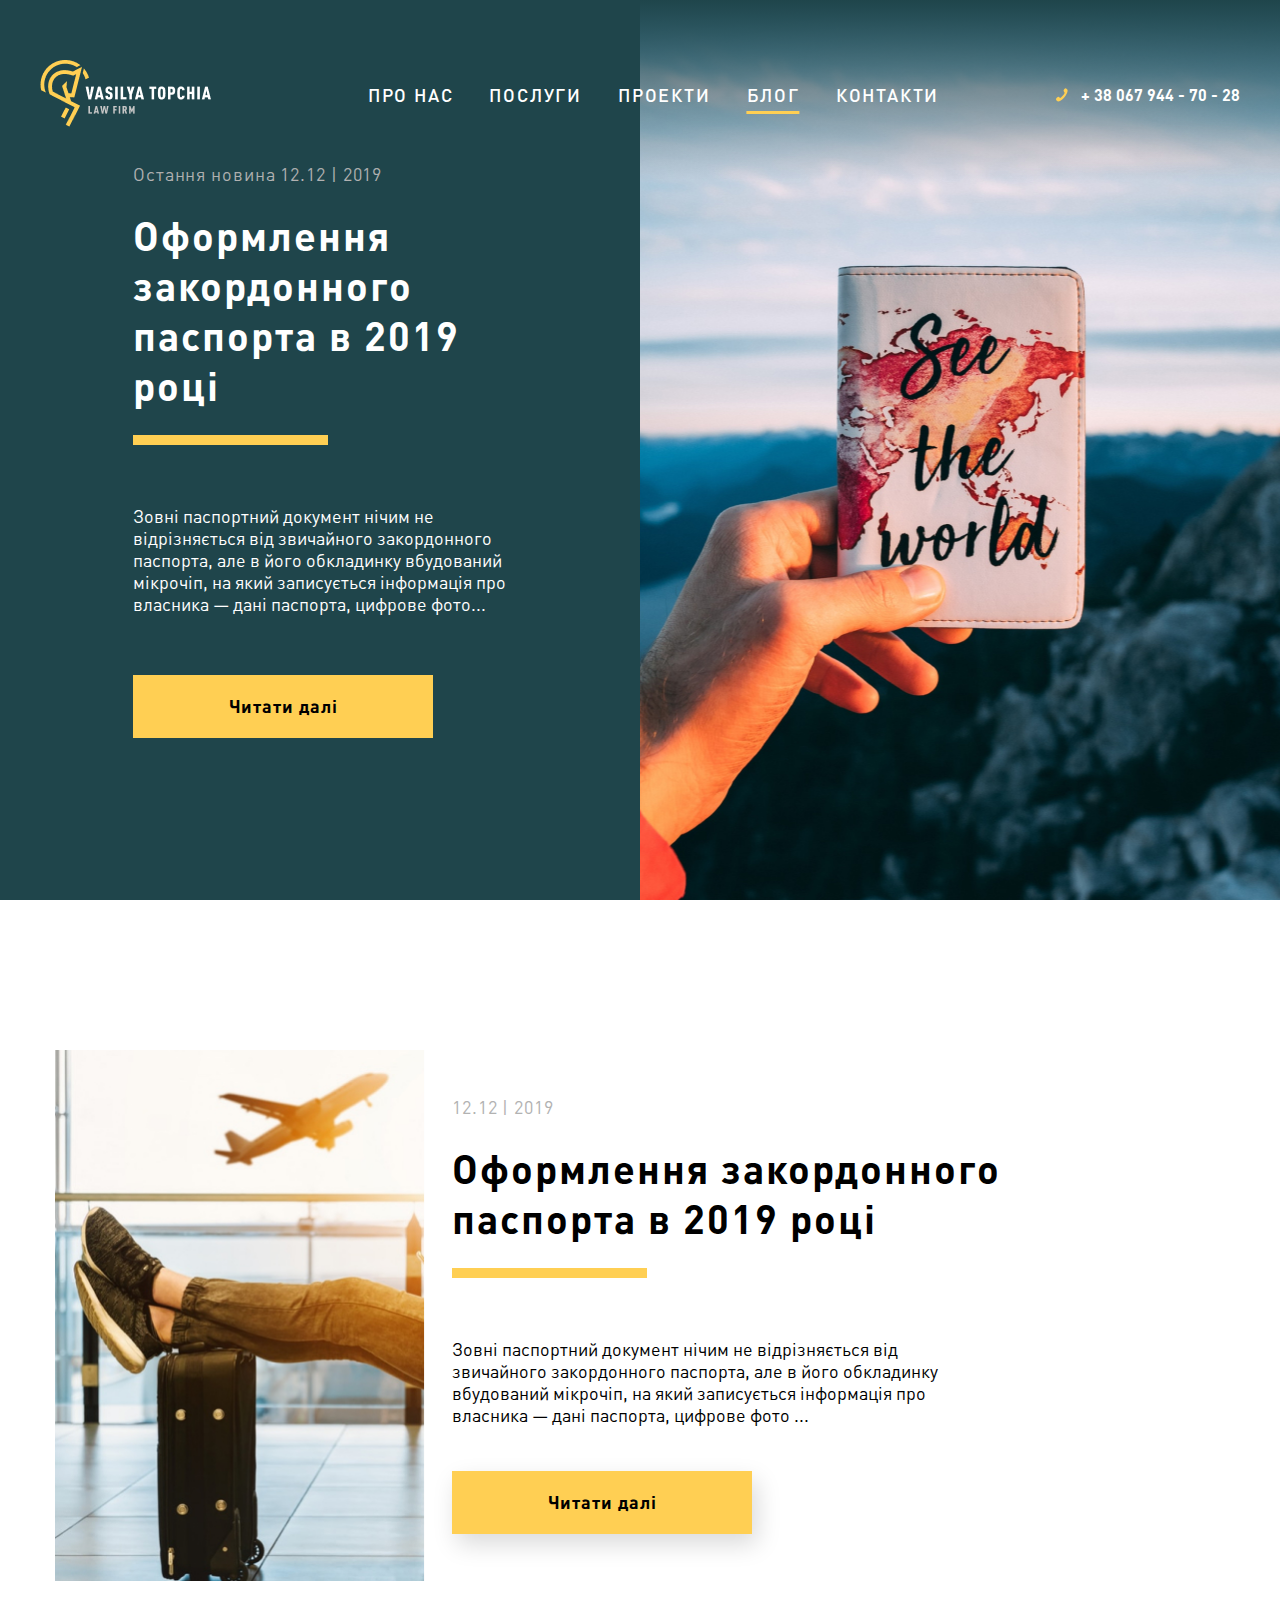
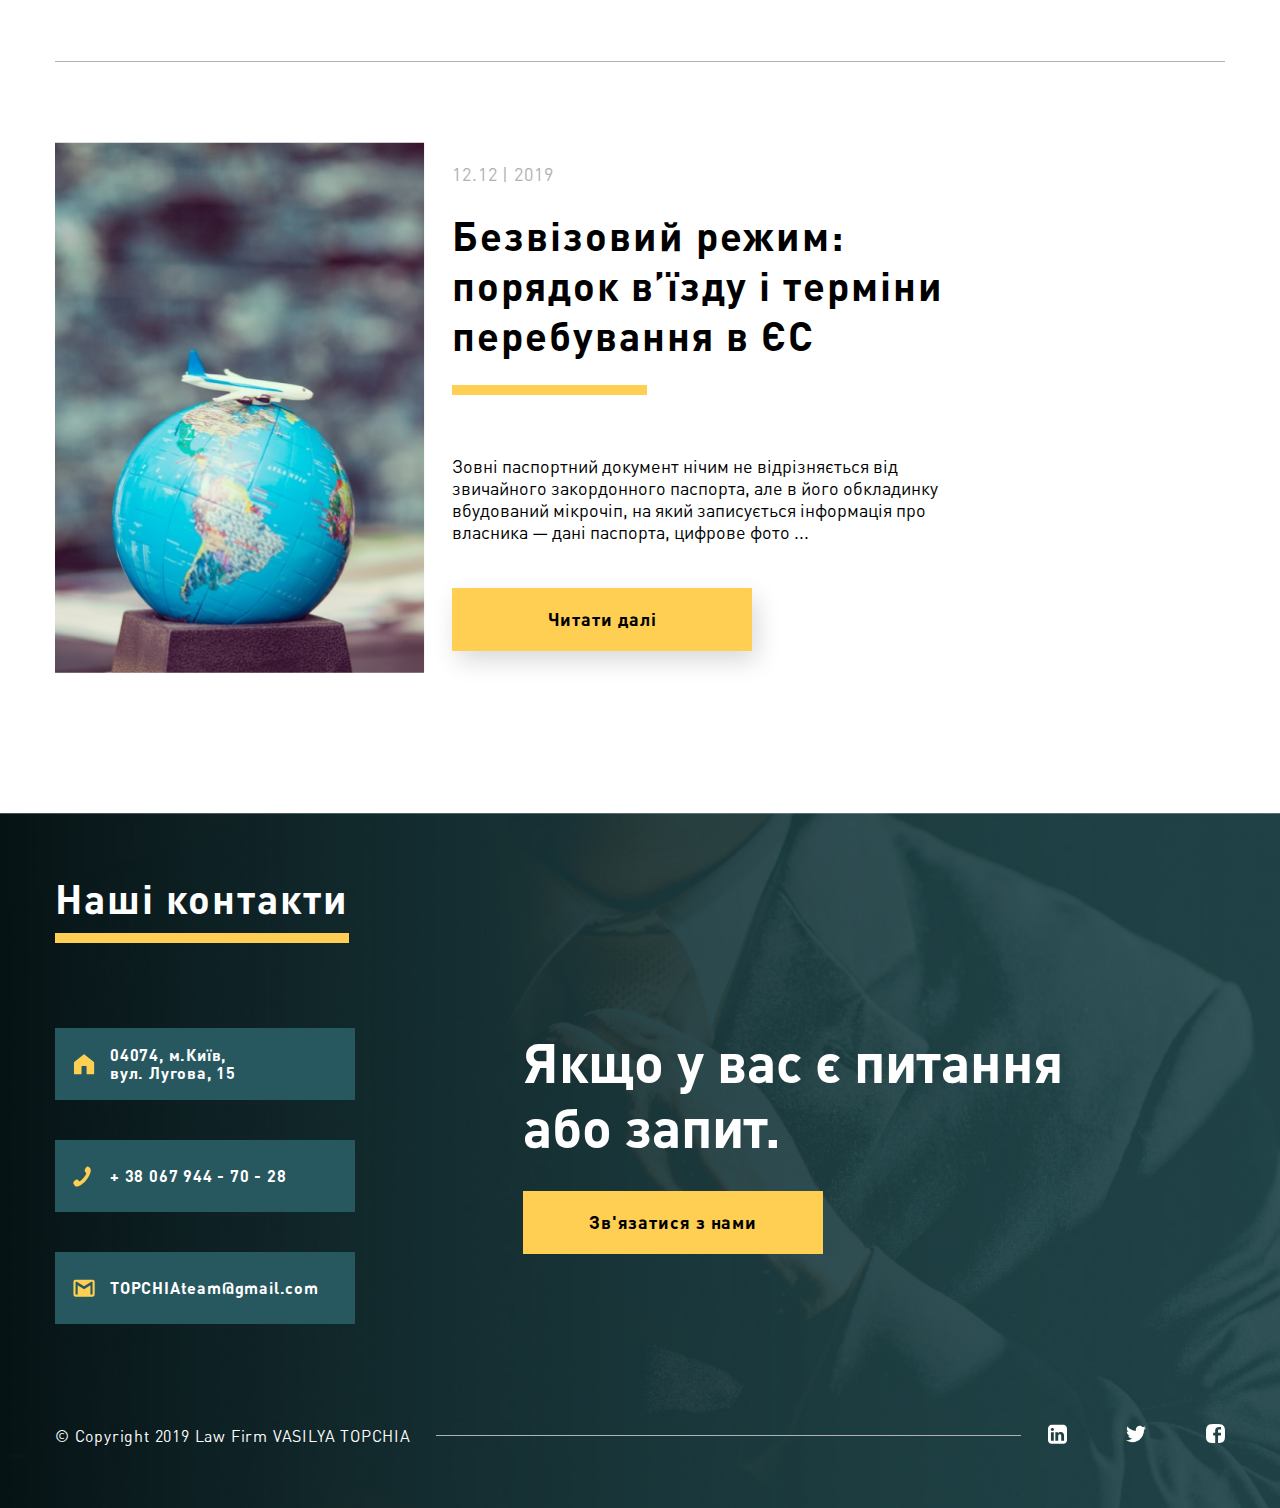
==== blog.html @ f7165ffd "add new pages" ====
<!DOCTYPE html>
<html lang="en">
<head>
	<meta charset="UTF-8">
	<title>Блог</title>
	<link rel="stylesheet" href="./css/normalize.css">
	<link rel="stylesheet" href="./css/main.css">
	
</head>
<body class="blog">









	
<div class="top-block blog">
	<div class="black-overflow"></div>
	<div class="w1200 container">

	<header class="header">
		<nav>
			<a href="index.html" class="nav__logo">
				<img src="img/logo.png" alt="Logo">
			</a>
			<ul class="nav__list">
				<li><a href="#">ПРО НАС</a></li>
				<li><a href="service.html">ПОСЛУГИ</a></li>
				<li><a href="projects.html">ПРОЕКТИ</a></li>
				<li class="active"><a href="blog.html">БЛОГ</a></li>
				<li><a href="contacts.html">КОНТАКТИ</a></li>
			</ul>
			<div class="nav__number">
				<a href="tel:380679447028">+ 38 067 944 - 70 - 28</a>
			</div>
		</nav>
	</header>


	

	</div>

	<div class="top-block-content">
		<div class="service__left">
			<div class="nav-sidebar left">
				<div class="date">Остання новина  12.12  |  2019</div>
				<div class="title before">Оформлення закордонного паспорта в 2019 році</div>
				<div class="text">Зовні паспортний документ нічим не відрізняється від звичайного закордонного паспорта, але в його обкладинку вбудований мікрочіп, на який записується інформація про власника — дані паспорта, цифрове фото...</div>
				<div class="default-button">Читати далі</div>
			</div>
		</div>

		<div class="service__right">
			
		</div>


	</div>

</div>



<section class="list-news w1200">
	<div class="news-item">
		<div>
		<img src="./img/img-blog.jpg" alt="">
			
		</div>
		<div class="item-content">
			<div class="date">12.12  |  2019</div>
				<div class="title before">Оформлення закордонного паспорта в 2019 році</div>
				<div class="text">Зовні паспортний документ нічим не відрізняється від звичайного закордонного паспорта, але в його обкладинку вбудований мікрочіп, на який записується інформація про власника — дані паспорта, цифрове фото ...</div>
				<div class="default-button">Читати далі</div>
		</div>
	</div>

	<div class="news-item">
		<div>
		<img src="./img/img-blog-2.jpg" alt="">
			
		</div>
		<div class="item-content">
			<div class="date">12.12  |  2019</div>
				<div class="title before">Безвізовий режим: 
порядок в’їзду і терміни перебування в ЄС</div>
				<div class="text">Зовні паспортний документ нічим не відрізняється від звичайного закордонного паспорта, але в його обкладинку вбудований мікрочіп, на який записується інформація про власника — дані паспорта, цифрове фото ...</div>
				<div class="default-button">Читати далі</div>
		</div>
	</div>


</section>







<footer class="footer">
	<div class="footer__wrapper w1200">
		<div class="title">Наші контакти</div>
	</div>
	<div class="footer_dop w1200">

		<div class="footer__info">
			<div class="footer__contacts">
				<div class="info">
					04074, м.Київ, <br>
					вул. Лугова, 15
				</div>
				<a href="tel:380679447028" class="info">
					+ 38  067  944 - 70 - 28
				</a>
				<a href="mailto:topchiateam@gmail.com" class="info">
					TOPCHIAteam@gmail.com
				</a>
			</div>
		</div>
		<div class="footer__text">
			<div class="footer__title">Якщо у вас є питання або запит.</div>
			<div class="default-button">Зв'язатися з нами</div>
		</div>
		

	</div>
	<div class="footer__copyright w1200">
			<div class="copyright">© Copyright 2019   Law Firm VASILYA TOPCHIA</div>
			<div class="footer__line"></div>
			<div class="footer__soc">
				<a href="#"><i>

				</i></a>
				<a href="#"><i>

				</i></a>
				<a href="#"><i>

				</i></a>
			</div>
		</div>
</footer>





	  <script src="https://ajax.googleapis.com/ajax/libs/jquery/2.2.0/jquery.min.js"></script>



	  <script src="libs/slick/slick.min.js"></script>

	  <script src="./js/main.js"></script>
</body>
</html>
---- css/main.css ----
@font-face {
    font-family: DINB; 
    src: url(../fonts/DINPro-Bold.otf); 
}
@font-face {
    font-family: DINR; 
    src: url(../fonts/DINPro.otf); 
}
@font-face {
    font-family: DINM; 
    src: url(../fonts/dinpro-medium.otf); 
}


.title{
	font-family: DINB;
	color: #706F6F;
	letter-spacing: 0.05em;
	font-size: 40px;
	display: inline-block;
	border-bottom: 10px solid #FFCF53;
	line-height: 50px;
	padding-bottom: 10px;
	position: relative;
}
.nav__list li a:hover:after{
	width: 100%;
}
.top-text{
	font-family: DINR;
	font-size: 25px;
	line-height: 31px;
	margin-bottom: 17px;
	color: #ffffff;
}
.nav__list li a:after{
	content: '';
    position: absolute;
    height: 3px;
    background-color: #FFCF53;
    -webkit-transition: width .4s ease;
    -o-transition: width .4s ease;
    transition: width .4s ease;
    bottom: -8px;
    left: 50%;
    -webkit-transform: translateX(-50%);
    -ms-transform: translateX(-50%);
    transform: translateX(-50%);
    width: 0;
}
.left-sidebar{
	background: rgba(31, 69, 75, 0.7);
	height: 350px;
	display: -webkit-flex;
	margin-top: -175px;
	list-style-type: none;
	display: -moz-flex;
	display: -ms-flex;
	display: -o-flex;
	display: flex;
	-webkit-flex-direction: column;
	-moz-flex-direction: column;
	-ms-flex-direction: column;
	-o-flex-direction: column;
	flex-direction: column;
	position: fixed;
	left: 0;
	padding: 0;
	top: 50%;
}
.left-sidebar li a i svg path{
	fill: #ffffff;
	stroke:#ffffff;
}
.left-sidebar li a i svg{
	width: 100%;
}
.left-sidebar li.active a i svg path{
	fill: #FFCF53;
	stroke:#FFCF53;
}
.left-sidebar li:not(:last-child){
	padding-bottom: 20px;
}
.left-sidebar li{
	padding: 20px 25px;
}
.left-sidebar a{
	width: 30px;
	height: 30px;
	display: block;
	position: relative;
	min-height: 30px;
}
.left-sidebar a:before{
	content: '';
	width: 100%;
	position: absolute;
	height: 2px;
	background: #FFCF53;
	left: -35px;
	top: 50%;
	opacity: 0;
	-webkit-transition: all .3s linear;
	-o-transition: all .3s linear;
	transition: all .3s linear;

}
.left-sidebar li.active{
	background: rgba(31, 69, 75, 0.8);
}
.left-sidebar li.active a:before{
	opacity: 1;
}
.left-sidebar i{
	width: 100%;
	height: 100%;
	display: block;
}

*{
	-webkit-box-sizing: border-box;
	-moz-box-sizing: border-box;
	box-sizing: border-box;
}
.container{
	position: relative;
}
.w1200{
	max-width: 1200px;
	margin: 0 auto;
	padding: 0 15px;
}
.default-button{
	background: #FFCF53;
	color: #000000;
	font-family: DINB;
	font-size: 18px;
	line-height: 23px;
	letter-spacing: 0.05em;
	cursor: pointer;
	text-align: center;
	display: inline-block;
	padding: 20px 45px;
	-webkit-transition: all .3s linear;
	-o-transition: all .3s linear;
	transition: all .3s linear;
}
/*.default-button:hover{
	opacity: .9;
}*/
.services__wrapper > span:after{
	content: '';
	width: 80%;
}
.services__wrapper > span{
	color: #ffffff;
	font-size: 18px;
	width: 20%;
	line-height: 22px;
}
body{
	font-family: DINR;
}
.nav__list li a{
	color: #ffffff;
	font-family: DINM;
	text-decoration: none;
	position: relative;
	line-height: 22px;
	font-size: 18px;
	letter-spacing: 0.1em;
}
.nav__list li.active a:after{
	width: 100%;
}
.nav__list li {
	padding: 5px 18px;
}
.nav__list{
	display: -webkit-flex;
	display: -moz-flex;
	list-style-type: none;
	display: -ms-flex;
	display: -o-flex;
	display: flex;
	-ms-align-items: center;
	align-items: center;

}
.top-block.contact{
	background-image: url(../img/contact__bg.jpg);
}
.top-block-content{
	margin-top: 115px;
	position: relative;
}

.block-content__title{
	font-family: DINB;
	font-size: 55px;
	line-height: 69px;
	color: #ffffff;
	max-width: 780px;
	margin-bottom: 70px;
}
nav{
	padding-top: 60px;
	display: -webkit-flex;
	display: -moz-flex;
	display: -ms-flex;
	display: -o-flex;
	display: flex;
	-ms-align-items: center;
	align-items: center;
	justify-content: space-between;
}
.nav__number a{
	color: #ffffff;
	text-decoration: none;
	font-family: DINB;
	padding-left: 25px;
	background: url(../img/icons/phone.svg) no-repeat left;
}
.top-block{
	background: url(../img/header.jpg) no-repeat center;
	background-size: cover;
	height: 100vh;
}
.services{
	margin-top: 60px;
	padding-bottom: 55px;
}
.services__elements:after{
	content: '';
	position: absolute;
	top: -30px;
	width: 90%;
	left: 10%;
	display: inline-block;
	height: 1px;
	background: #ffffff;
}
.services__elements:before{
	content: 'Послуги';
	position: absolute;
	top: -40px;
	left: 0;
	color: #ffffff;
	display: inline-block;
	width: 10%;
}
.services__elements{
	display: -webkit-flex;
	display: -moz-flex;
	display: -ms-flex;
	display: -o-flex;
	display: flex;
	-ms-align-items: center;
	align-items: center;
	justify-content: flex-end;
    width: 64%;
    margin-left: auto;
    position: relative;
}
.services__item:nth-of-type(1){
	background-image: url(../img/us-1-1.jpg);
}
.services__item:nth-of-type(2){
	background-image: url(../img/us-2-2.jpg);
}
.services__item:nth-of-type(3){
	background-image: url(../img/us-3-3.jpg);
}
.services__item:nth-of-type(4){
	background-image: url(../img/us-4-4.jpg);
}
.services__item:hover .services__text:before{
	opacity: 1;
}
.services__item:hover .services__text{
	font-size: 21px;
}
.services__item:hover .services__number{
	font-size: 100px;
	top: -30px;
} 
.services__text{
	-webkit-transition: all .3s linear;
	-o-transition: all .3s linear;
	transition: all .3s linear;
}
.services__item:hover{
	-webkit-transform: scale(1.1);
	-ms-transform: scale(1.1);
	-o-transform: scale(1.1);
	transform: scale(1.1);
	/*backdrop-filter: blur(5px);*/
	box-shadow: 0px 10px 10px 7px rgba(0, 0, 0, 0.3);
}
.services__item{
	-webkit-transition: all .3s linear;
	-o-transition: all .3s linear;
	box-shadow: 0px 0px 10px rgba(0, 0, 0, 0.3);

	transition: all .3s linear;
	min-height: 180px;
	text-decoration: none;
	padding: 0 20px 30px 20px;
	display: -webkit-flex;
	display: -moz-flex;
	display: -ms-flex;
	display: -o-flex;
	display: flex;
	position: relative;
	background-repeat: no-repeat;
	background-position: top;
	background-size: cover;
	max-width: 170px;
	width: 100%;
	overflow: hidden;
	-webkit-flex-direction: column;
	-moz-flex-direction: column;
	-ms-flex-direction: column;
	-o-flex-direction: column;
	flex-direction: column;
	justify-content: flex-end;
}
.services__item:not(:last-child){
	margin-right: 29px;
}
.services__number{
	position: absolute;
	color: transparent;
	-webkit-transition: all .3s linear;
	-o-transition: all .3s linear;
	transition: all .3s linear;
	-webkit-text-stroke: 1px #FFCF53;
	text-stroke: 1px #FFCF53;
	font-size: 79px;
	font-family: DINB;
	top: -23px;
	border-bottom: 3px solid transparent;
    left: -16px;
}
.top-block.project > .w1200{
	height: 100vh;
	position: relative;
}
.top-block.project{
	height: 100vh;
	background: url(../img/projects.jpg) no-repeat center;
	background-size: cover;
}
.services__text{
	font-family: DINB;
	font-size: 18px;
	color: #ffffff;
	line-height: 23px;
	letter-spacing: 0.05em;
	position: relative;
}
.services__text:before{
	content: '';
	height: 3px;
	position: absolute;
	bottom: -8px;
	width: 57px;
	background: #FFCF53;
	opacity: 0;
	-webkit-transition: all .3s linear;
	-o-transition: all .3s linear;
	transition: all .3s linear;
}
 .top-block__soc a{
 	margin-bottom: 50px;
 }
.top-block__soc a i, .top-block__soc a{
	width: 20px;
	height: 20px;
	display: inline-block;
}
.top-block__soc a i svg:hover path{
	fill: #FFCF53;
}
.top-block__soc a i.linkedin{
	background: url(../img/icons/linkedin.svg) no-repeat center;
}
.top-block__soc a i.twitter{
	background: url(../img/icons/twitter.svg) no-repeat center;
}
.top-block__soc a i.facebook{
	background: url(../img/icons/facebook.svg) no-repeat center;
}
.top-block__soc{
	top: 50%;
	margin-top: -80px;
	display: -webkit-flex;
	height: 160px;
	display: -moz-flex;
	display: -ms-flex;
	display: -o-flex;
	display: flex;
	-webkit-flex-direction: column;
	-moz-flex-direction: column;
	-ms-flex-direction: column;
	-o-flex-direction: column;
	flex-direction: column;
	-ms-align-items: center;
	align-items: center;
	position: absolute;
	right: 0px;
}
.about-us{
	padding-top: 115px;
}
.about-us .title{
	margin-bottom: 65px;
}
.about-us__wrapper{
	display: -webkit-flex;
	display: -moz-flex;
	display: -ms-flex;
	display: -o-flex;
	display: flex;
	-ms-align-items: center;
	align-items: center;
	justify-content: space-between;
	position: relative;
}
/*.about-us__wrapper:before{
	content: '';
	background: url(../img/big-logo.png) no-repeat;
	width: 800px;
	height: 1000px;
	position: absolute;
	bottom: -750px;
	right: -200px;
}*/
.about-us__content{
	padding-left: 30px;
	z-index: 10;
}
.about-us__title{
	font-family: DINB;
	font-size: 55px;
	line-height: 65px;
	color: #000000;
	margin-bottom: 60px;
}
.about-us__text{
	font-family: DINR;
	font-size: 18px;
	line-height: 22px;
	color: #000000;
}
.services__block{
	margin-top: 140px;
	background: #1F454B;
	padding-top: 80px;
	padding-bottom: 140px;
}
.services__block .title{
	margin-bottom: 105px;
	color: #BBBBBB;
}
.wrapper-big-title{
	position: relative;
}

.wrapper-big-title a:hover{
	background-position: 96%; 
	background-color: #FFFFFF;
	box-shadow: 5px 10px 25px rgba(0, 0, 0, 0.15);
}
.wrapper-big-title a{
	position: absolute;
	-webkit-transition: all .3s linear;
	-o-transition: all .3s linear;
	transition: all .3s linear;
	right: 0;
	font-size: 18px;
	color: #1F454B;
	line-height: 16px;
	bottom: 0;
	background: #FFCF53;
	text-align: center;
	text-decoration: none;
	padding: 5px 45px 5px 35px;
	background-image: url(../img/icons/arrow-right.svg);
	background-repeat: no-repeat;
	background-position: 95%;
	cursor: pointer;
}

.services-block__big-title{
	font-family: DINB;
	display: inline-block;
	font-size: 55px;
	line-height: 65px;
	color: #ffffff;
	max-width: 600px;
	position: relative;
}

.services-block__item:nth-of-type(1){
	background: url(../img/us-1.jpg);
}
.services-block__item:nth-of-type(2){
	background: url(../img/us-2.jpg);
}
.services-block__item:nth-of-type(3){
	background: url(../img/us-3.jpg);
}
.services-block__item:nth-of-type(4){
	background: url(../img/us-4.jpg);
}

.services-block__item:not(:last-child){
	margin-right: 30px;
}

.services-block__item:hover .services-block__text{
	font-size: 35px;
	line-height: 41px;
}
.services-block__item:hover .services-block__text:before{
	opacity: 1;
}

.services-block__item:hover{
-webkit-transform: scale(1.1);
	-ms-transform: scale(1.1);
	-o-transform: scale(1.1);
	transform: scale(1.1);
	/*background: rgba(0, 0, 0, 0.3);*/
backdrop-filter: blur(8px);
}
.services-block__item{
	min-height: 380px;
	padding: 0 20px 70px 20px;
	-webkit-transition: all .3s linear;
	-o-transition: all .3s linear;
	transition: all .3s linear;
	text-decoration: none;
	display: -webkit-flex;
	display: -moz-flex;
	display: -ms-flex;
	display: -o-flex;
	display: flex;
	-ms-align-items: flex-end;
	align-items: flex-end;
	width: 25%;
	background: url(../img/uslugi_2.jpg) no-repeat center;
	background-size: cover;
	box-shadow: 0px 0px 10px rgba(0, 0, 0, 0.3);
}
.services-block__elements{
	display: -webkit-flex;
	display: -moz-flex;
	display: -ms-flex;
	display: -o-flex;
	display: flex;
	-ms-align-items: center;
	align-items: center;
	justify-content: space-between;
	margin-top: 90px;
}
.services-block__text{
	color: #ffffff;
	font-size: 25px;
	line-height: 27px;
	font-family: DINB;
	letter-spacing: 0.05em;
	position: relative;
	max-width: 150px;
	-webkit-transition: all .3s linear;
	-o-transition: all .3s linear;
	transition: all .3s linear;
}

.services-block__text:before{
	content: '';
	height: 3px;
	position: absolute;
	bottom: -15px;
	width: 57px;
	background: #FFCF53;
	opacity: 0;
	-webkit-transition: all .3s linear;
	-o-transition: all .3s linear;
	transition: all .3s linear;
}
.founder{
	padding: 126px 0 160px 0;
}
.founder .title{
	margin-bottom: 90px;
}
.founder__wrapper{
	display: -webkit-flex;
	display: -moz-flex;
	display: -ms-flex;
	display: -o-flex;
	display: flex;
	-ms-align-items: center;
	align-items: center;
	/*justify-content: space-between;*/
}
.founder__title{
	font-size: 55px;
	line-height: 65px;
	font-family: DINB;
	letter-spacing: 0.05em;
	color: #000000;
	max-width: 580px;
	margin-bottom: 20px;
}
.founder__subtitle{
	font-size: 18px;
	line-height: 22px;
	color: #706F6F;
	margin-bottom: 30px;
}
.founder__content{
	padding-left: 30px;
	width: 70%;
}
.founder__image img{
	width: 100%;
	box-shadow: 0px 15px 25px rgba(0, 0, 0, 0.35);
}
.founder__image{
	width: 30%;
}
.founder__line{
	position: relative;
	display: -webkit-flex;
	display: -moz-flex;
	display: -ms-flex;
	display: -o-flex;
	display: flex;
	-ms-align-items: center;
	align-items: center;
	justify-content: space-between;
}

.founder__line .line{
	content: '';
	height: 1px;
	background: #000000;
	display: block;
	width: 77%;
}
.founder__line span{
	content: 'Засновник, адвокат';
	font-size: 18px;
	line-height: 22px;
	color: #000000;
	font-family: DINM;
	width: 23%;
	text-align: right;
	display: block;
}
.tabs__caption li:nth-child(1){
	background-image: url(../img/z-1.jpg);
}
.tabs__caption li:nth-child(2){
	background-image: url(../img/z-2.jpg);
}
.tabs__caption li:nth-child(3){
	background-image: url(../img/z-3.jpg);
}
.tabs__caption li:nth-child(4){
	background-image: url(../img/z-4.jpg);
}
.tabs__caption li:not(:last-child){
	margin-right: 30px;
}
.tabs__caption li{
	width: 25%;
	padding: 0 22px 40px 22px;
	background-repeat: no-repeat;
	background-position: center;
	position: relative;
	background-size: cover;
	min-height: 180px;
	display: -webkit-flex;
	cursor: pointer;
	display: -moz-flex;
	display: -ms-flex;
	display: -o-flex;
	display: flex;
	-ms-align-items: flex-end;
	align-items: flex-end;
-webkit-transition: all .3s linear;
	-o-transition: all .3s linear;
	transition: all .3s linear;
	letter-spacing: 0.05em;
	box-shadow: 0px 0px 10px rgba(0, 0, 0, 0.3);

}
.tabs__caption li.active span:before, .tabs__caption li.active span:after{
	opacity: 1;
}
.tabs__caption li.active{
	-webkit-transform: scale(1.1);
	-ms-transform: scale(1.1);
	-o-transform: scale(1.1);
	transform: scale(1.1);
}


.tabs__caption{
	position: relative;
	display: -webkit-flex;
	display: -moz-flex;
	display: -ms-flex;
	display: -o-flex;
	display: flex;
	-ms-align-items: center;
	align-items: center;
	justify-content: space-between;
	padding: 0;
	list-style-type: none;
	margin-top: 25px;
}
.tabs__caption li:hover span{
	font-size: 22px;
}
.tabs__caption li:hover{
-webkit-transform: scale(1.1);
	-ms-transform: scale(1.1);
	-o-transform: scale(1.1);
	transform: scale(1.1);
backdrop-filter: blur(8px);

}
.tabs__caption li span:after{
	height: 10px;
	content: '';
	width: 15px;
	background: url(../img/icons/arrow-down.svg) no-repeat center;
	display: block;
	position: absolute;
	bottom: -30px;
	opacity: 0;
	-webkit-transition: all .3s linear;
	-o-transition: all .3s linear;
	transition: all .3s linear;
	letter-spacing: 0.05em;
}
.tabs__caption li span{
	position: relative;
		font-size: 18px;
	line-height: 23px;
	color: #ffffff;
	font-family: DINB;
		-webkit-transition: all .3s linear;
	-o-transition: all .3s linear;
	transition: all .3s linear;
	letter-spacing: 0.05em;
}
.tabs__caption li span:before{
	content: '';
	height: 3px;
	position: absolute;
	bottom: -8px;
	width: 57px;
	background: #FFCF53;
	opacity: 0;
	-webkit-transition: all .3s linear;
	-o-transition: all .3s linear;
	transition: all .3s linear;
}
.tabs__caption li:hover span:before{
	opacity: 1;
}
.tabs__content {
  display: none;
	height: 0;
	visibility: hidden;
  -webkit-transition: all .3s linear;
  -o-transition: all .3s linear;
  transition: all .3s linear;
}
.tabs__content.active {
  display: block; /* по умолчанию показываем нужный блок */
  height:100%;
	visibility: visible;
}
.tabs__content{
	margin-top: 65px;
	font-size: 18px;
	line-height: 22px;
	color: #000000;
	min-height: 160px;
}
.contacts{
	background: url(../img/contacts__bg.jpg) no-repeat center;
	background-size: cover;
	padding: 60px;
}
.contacts__text .title{
	max-width: 600px;
	color: #ffffff;
	display: block;
	margin-bottom: 70px;
}
.contacts__subtitle{
	font-family: DINB;
	font-size: 18px;
	line-height: 23px;
	letter-spacing: 0.05em;
	color: #ffffff;
}
.contacts__text .title{
	border-bottom: 0;
	position: relative;
}
.contacts__text .title:before, .contacts__info .title:before{
	content: '';
	position: absolute;
	width: 195px;
	bottom: -25px;
	height: 10px;
	background: #FFCF53;
}
.contacts__text{
	padding-right: 80px;
}
.contacts__text, .contacts__form{
	width: 50%;
}
.contacts__wrapper{
	display: -webkit-flex;
	display: -moz-flex;
	display: -ms-flex;
	display: -o-flex;
	display: flex;
	-ms-align-items: flex-start;
	align-items:  flex-start;
	justify-content: space-between;
}
.contacts__form input::placeholder, .contacts__form textarea::placeholder{
	font-size: 18px;
	color: #ffffff;
}
.contacts__form input{
	margin-bottom: 10px;
}
.contacts__form input, .contacts__form textarea{
	background: transparent;
	outline: none;
	border: 0;
	border-bottom: 1px solid #B2B2B2;
	font-size: 18px;
	line-height: 30px;
	color: #ffffff;
	width: 100%;
	padding-bottom: 10px;
	padding-left: 10px;
}
.contacts__form textarea{
	border: 1px solid #B2B2B2;
	padding-left: 10px;
	padding-top: 10px;
	margin-bottom: 25px;
	margin-top: 15px;
}
.contacts__form button{
	outline: none;
	border: 0;
}
.reviews{
	padding: 140px 0;
}
.reviews .title{
	margin-bottom: 105px;
}
.reviews__title{
	font-size: 55px;
    line-height: 65px;
    font-family: DINB;
    letter-spacing: 0.05em;
    color: #000000;
    max-width: 580px;
    margin-bottom: 20px;
}
.reviews__wrapper{
	display: -webkit-flex;
	display: -moz-flex;
	display: -ms-flex;
	display: -o-flex;
	display: flex;
	-ms-align-items: center;
	align-items: center;
	justify-content: space-between;
}
.reviews__left{
	width: 30%;
}
.reviews__right{
	width: 70%;
}
.footer{
	background: url(../img/footer.jpg) no-repeat center;
	background-size: cover;
	padding: 60px 0;
}
.footer .title{
	color: #B2B2B2;
}
.footer .title{
	margin-bottom: 110px;
}
.footer_dop{
	display: -webkit-flex;
	display: -moz-flex;
	display: -ms-flex;
	display: -o-flex;
	display: flex;
}
.footer__info{
	width: 40%;
}
.footer__text{
	width: 60%;
}
.footer__text .default-button:hover{
	box-shadow: 5px 10px 25px rgba(0, 0, 0, 0.15);
}
.info{
	background: #28585F;
	margin-bottom: 40px;
	padding: 15px 25px 15px 55px;
	max-width: 300px;
	width: 100%;
	min-width: 300px;
	display: block;
	color: #ffffff;
	font-family: DINB;
	letter-spacing: 0.05em;
	text-decoration: none;
	min-height: 72px; 
	display: -webkit-flex;
	display: -moz-flex;
	display: -ms-flex;
	display: -o-flex;
	display: flex;
	-ms-align-items: center;
	align-items: center;
	background-repeat: no-repeat;
	background-position: 18px;
}
.footer__contacts .info:nth-child(1){
	background-image: url(../img/icons/house.svg);
}
.footer__contacts .info:nth-child(2){
	background-image: url(../img/icons/small-phone.svg);
}
.footer__contacts .info:nth-child(3){
	background-image: url(../img/icons/gmail.svg);
}
.footer__title{
	font-family: DINB;
	color: #ffffff;
	font-size: 55px;
	line-height: 65px;
	margin-bottom: 33px;
	max-width: 600px;
}
.footer__copyright{
	display: -webkit-flex;
	display: -moz-flex;
	display: -ms-flex;
	display: -o-flex;
	display: flex;
	justify-content: space-between;
	align-items: center;
	margin-top: 60px;
}
.copyright{
	color: #ffffff;
	letter-spacing: 0.05em;
	font-size: 16px;
	line-height: 20px;
	position: relative;
	display: inline-block;
}
.footer__line{
	height: 1px;
	background: #B2B2B2;
	display: inline-block;
	width: 50%;
}

.footer__soc a:nth-child(1) i {
	background: url(../img/icons/linkedin.svg) no-repeat center;
	background-size: contain;
}
.footer__soc a:nth-child(2) i {
	background: url(../img/icons/twitter.svg) no-repeat center;
	background-size: contain;
}
.footer__soc a:nth-child(3) i {
	background: url(../img/icons/facebook.svg) no-repeat center;
	background-size: contain;
}
.footer__soc a:not(:last-child){
	margin-right: 55px;
}
.footer__soc a, .footer__soc a i{
	width: 20px;
	height: 20px;
	display: inline-block;
}
.top-block.contact{
	height: 100%;
}
.content-contacts__wrapper{
	display: -webkit-flex;
	display: -moz-flex;
	display: -ms-flex;
	display: -o-flex;
	display: flex;
	justify-content: space-between;
	-ms-align-items: center;
	align-items: center;

}
.content-contacts__wrapper .title{
	color: #B2B2B2;
	font-size: 40px;
	margin-bottom: 100px;
}
.contacts__info{
	width: 40%;
	margin-right: 150px;
}
.info__ul{
	list-style-type: none;
}
.info__ul li:nth-child(1) span{
	background: url(../img/contacts/il_house.svg) no-repeat 7%;
}
.info__ul li:nth-child(2) a{
	background: url(../img/contacts/Phone.svg) no-repeat 7%;
}
.info__ul li:nth-child(3) a{
	background: url(../img/contacts/gmail.svg) no-repeat 7%;
}
.info__ul li:nth-child(4) a{
	padding-left: 100px;
	background: url(../img/contacts/facebook.svg) no-repeat 7%, url(../img/contacts/telegram.svg) no-repeat 22%;
}
.info__ul li a, .info__ul li > span{
	font-family: DINB;
	font-size: 18px;
	line-height: 23px;
	color: #ffffff;
	letter-spacing: 0.05em;
	text-decoration: none;
	display: block;
	width: 100%;
	padding-left: 60px;
}
.info__ul li{
	margin-bottom: 30px;
	max-width: 350px;
	width: 100%;
	background: #28585F;
	min-height: 70px;
	display: -webkit-flex;
	display: -moz-flex;
	display: -ms-flex;
	display: -o-flex;
	display: flex;
	-ms-align-items: center;
	align-items: center;
	justify-content: flex-start;
}
.contacts__info .title{
	position: relative;
	border-bottom: 0;
}
.contact-form{
	background: #ffffff;
	margin-bottom: -80px;
	padding: 30px 30px 80px 30px;
}
.contact-form form{
	display: -webkit-flex;
	display: -moz-flex;
	display: -ms-flex;
	display: -o-flex;
	display: flex;
	-webkit-flex-direction: column;
	-moz-flex-direction: column;
	-ms-flex-direction: column;
	-o-flex-direction: column;
	flex-direction: column;
}
.form__title{
	font-family: DINB;
	font-size: 55px;
	line-height: 65px;
	color: #000000;
	max-width: 460px;
	margin-bottom: 17px;
}
.form__subtitle{
	font-family: DINR;
	font-size: 18px;
	line-height: 22px;
	letter-spacing: 0.05em;
	color: #706F6F;
	margin-bottom: 22px;
}
.contact-form form input{
	padding: 30px 0 20px;
}
.contact-form form input::placeholder, .contact-form form textarea::placeholder, .contact-form form input, .contact-form form textarea{
	font-family: DINR;
	font-size: 18px;
	line-height: normal;
	color:  #706F6F;
}
.contact-form form input, .contact-form form textarea{
	border: 0;
	border-bottom: 1px solid #B2B2B2;
	outline: none;
}
.contact-form form button{
	outline: none;
	border: 0;
	margin-top: 40px;
	max-width: 300px;
	display: inline-block;
}
.contact-form form textarea{
	padding: 65px 0 45px;
	line-height: normal;
}
.contact__map{
	min-height: 500px;
	height: 100%;
	background: url(../img/map.jpg) no-repeat center;
	background-size: cover;
	max-width: 2500px;
	margin: 0 auto;
}
.footer.mini{
	min-height: 80px;
	background: #1F454B;
	padding: 30px;
	font-size: 16px;
	line-height: 20px;
	color: #ffffff;
	letter-spacing: 0.05em;
	font-family: DINR;
}
.footer.mini .w1200{
	display: -webkit-flex;
	display: -moz-flex;
	display: -ms-flex;
	display: -o-flex;
	display: flex;
	-ms-align-items: center;
	align-items: center;
	justify-content: space-between;
}
.footer.mini span{
	position: relative;
	width: 40%;
}
.footer.mini hr{
	width: 70%;
	height: 1px;
	border: 0;
	background: #ffffff;
}
.top-block.service{
	background: none;
	height: 100%;
}
.top-block.service .top-block-content{
	display: -webkit-flex;
	display: -moz-flex;
	display: -ms-flex;
	display: -o-flex;
	display: flex;
	margin-top: 0;
}
.block-content__button:hover{
	background: #FFFFFF;
	box-shadow: 5px 10px 25px rgba(0, 0, 0, 0.15);
	color: #000000;
}

.service__left, .service__right{
	width: 50%;
	min-height: 745px;	
	position: relative;
	overflow: hidden;
}
.top-block.service > .container{
	position: relative;
	display: -webkit-flex;
	display: -moz-flex;
	display: -ms-flex;
	display: -o-flex;
	display: flex;	
	-ms-align-items: center;
	align-items: center;	
	justify-content: center;
}
.top-block.service > .container header, .top-block.blog > .container header{
	position: absolute;
	z-index:1;
	top: 0;
	right: 0;
	left: 0;
}
.service__right{
	background: #1F454B;
	display: -webkit-flex;
	display: -moz-flex;
	display: -ms-flex;
	display: -o-flex;
	display: flex;
	-ms-align-items: flex-start;
	align-items: flex-start;
	justify-content: center;
	-webkit-flex-direction: column;
	-moz-flex-direction: column;
	-ms-flex-direction: column;
	-o-flex-direction: column;
	flex-direction: column;
	padding-left: 85px;
	padding-right: 85px;
}
.service__left{
	background: url(../img/720x745_1.jpg) no-repeat center;
	background-size: cover;
	display: -webkit-flex;
	display: -moz-flex;
	display: -ms-flex;
	display: -o-flex;
	display: flex;
	-ms-align-items: center;
	align-items: center;
	justify-content: flex-start;
}
.black-overflow{
	height: 180px;
	width: 100%;
	left: 0;
	right: 0;
	position: absolute;
	top: 0;
	background: linear-gradient(180deg, #1F454B 0%, rgba(31, 69, 75, 0) 100%);
	display: block;	
	z-index: 1;
}
.nav-sidebar{
	display: -webkit-flex;
	display: -moz-flex;
	display: -ms-flex;
	display: -o-flex;
	display: flex;
	-ms-align-items: center;
	align-items: center;
	justify-content: flex-start;
}
.nav-sidebar ul{
	list-style-type: none;
	margin: 0;
	padding: 0;
}
.nav-sidebar ul li:not(.active){
padding-left: 38px;
}
.nav-sidebar ul li{
	font-family: DINB !important;
	letter-spacing: 0.05em;
	font-size: 18px !important;
line-height: 23px !important;
color: #ffffff !important;
margin-bottom: 50px !important;
}
.nav-sidebar ul li.active:before{
	content: '';
	width: 30px;
	display: inline-block;
	background: #FFCF53;
	height: 2px;
	margin-right: 8px;
	vertical-align: middle;
	position: static;
}
.nav-sidebar ul li.active{
	color: #FFCF53 !important;
	font-size: 22px !important;
	line-height: 28px !important;
}
.service__right .title{
	max-width: 500px;
	color: #ffffff;
	margin-bottom: 65px;
}

.title.before:before{
	content: '';
    position: absolute;
    width: 195px;
    bottom: -25px;
    height: 10px;
    background: #FFCF53;
}
.title.before{
	border-bottom: 0;
}
.service__right > ul{
	list-style-type: none;
	padding: 0;
	margin: 0;
	max-width: 440px;
}
.service__right ul > li{
	font-size: 18px;
	line-height: 19px;
	color: #ffffff;
	font-family: DINR;
	margin-bottom: 25px;
}
.service__right ul > li{
	position: relative;
}
.service__right ul > li:before{
	content: '';
	width: 6px;
	height: 2px;
	background: #FFCF53;
	display: inline-block;
	vertical-align: middle;
	margin-right: 8px;
	position: absolute;
	left: -17px;
	width: 6px;
	height: 2px;
	top: 8px;

}
.count.v2 .default-button:hover{
	background: #706F6F;
	box-shadow: 5px 10px 25px rgba(0, 0, 0, 0.15);
	color: #FFCF53;
}

.service__left > ul{
	list-style-type: none;
	padding: 0;
	margin: 0;
	z-index: 1;
	max-width: 390px;
}
.service__left ul > li{
	font-size: 18px;
	line-height: 19px;
	color: #000000;
	font-family: DINR;
	margin-bottom: 25px;
	position: relative;
}
.service__left ul > li:before{
	content: '';
	position: absolute;
	left: -17px;
	width: 6px;
	height: 2px;
	top: 8px;
	background: #17444B;
	display: inline-block;
	vertical-align: middle;
	margin-right: 10px;

}

.service__right .default-button:hover{
	box-shadow: 5px 10px 25px rgba(0, 0, 0, 0.15);
}
section.count{
	display: -webkit-flex;
	display: -moz-flex;
	display: -ms-flex;
	display: -o-flex;
	display: flex;
	-ms-align-items: center;
	align-items: center;
}
.count.v2 .service__left{
	background: #ffffff;
	-webkit-flex-direction: column;
	-moz-flex-direction: column;
	-ms-flex-direction: column;
	-o-flex-direction: column;
	flex-direction: column;
	-ms-align-items: flex-start;
	align-items: flex-start;
	justify-content: center;
	padding-left: 95px;
}
.count.v2 .service__right li:not(.active){
	padding-left: 0;
	padding-right: 38px;
}
	
.count.v2 .service__right li:before{
	display: none;
}
.count.v2 .service__right li.active:after{
	content: '';
	width: 30px;
	display: inline-block;
	background: #FFCF53;
	height: 2px;
	margin-left: 8px;
	vertical-align: middle;
}
.count.v2 .service__right{
	-ms-align-items: flex-end;
	align-items: flex-end;
	padding-right: 0;
	position: relative;
}
.count.v2 .service__right{
	background: url(../img/720x745_2.jpg) no-repeat center;
	background-size: cover;
}
.nav-sidebar.right{
	text-align: right;
}
.count.v2 .title{
	margin-bottom: 60px;
}
.count.last .service__left:before{display: none;}
.count.v2 .service__left:before, .count.v2 .service__right:before, .count.v3 .service__left:before, .count.last .service__right:before{
	content: '01';
	position: absolute;
	font-size: 370px;
	letter-spacing: -0.055em;
	font-family: DINB;
	-webkit-text-stroke: 1px #FFCF53;
    text-stroke: 1px #FFCF53;
    color: transparent;
    top: -40px;
    left: -40px;
}
.count.last .service__right:before{
	content: '04' !important;
}
.count.v3 .service__left:before{
	content: '03';
	bottom: -110px;
	top: auto;
	left: -90px;
}
.count.v2 .service__right:before{
	bottom: -110px;
	content: '02';
	top: auto;
	left: -90px;
}
.count.last .title, .count.v2 .title{
	color: #000000;
}
.count.v3 .service__left{
	background: url(../img/720x745_3.jpg) no-repeat center;
	background-size: cover; 
}
.count.last .service__right{
	background: url(../img/720x745_4.jpg) no-repeat center;
	background-size: cover; 
}
.project__title{
	font-size: 55px;
	line-height: 64px;
	color: #ffffff;
	font-family: DINM;
	margin-top: 200px;
}
.bottom-arrow{
	font-family: DINR;
	font-size: 18px;
	line-height: 22px;
	color: #ffffff;
	letter-spacing: 0.05em;
	position: absolute;
	bottom: 85px;
	left: 50%;
	text-decoration: none;
	margin-left: -53.5px;
	text-align: center;
}

.bottom-arrow span{
	content: '';
	position: absolute;
	display: block;
	width: 15px;
	height: 10px;
	color: red;
	left: 50%;
	margin-left: -7.5px;
	bottom: -25px;
}
.last-projects{
	padding: 120px 0 70px 0;
}
.last-projects .title{
	margin-bottom: 60px;
}
.last-projects .tabs__content{
	background: #FFFFFF;
	box-shadow: 5px 10px 25px rgba(0, 0, 0, 0.15);
	padding: 40px 40px 40px 65px;
	margin-top: 0;
width: 85%;

}
.last-projects .tabs {
	display: -webkit-flex;
	display: -moz-flex;
	display: -ms-flex;
	display: -o-flex;
	display: flex;
	width: 100%;
	justify-content: space-between;
}
.last-projects .tabs__caption{
	display: -webkit-flex;
	display: -moz-flex;
	display: -ms-flex;
	display: -o-flex;
	display: flex;
	-webkit-flex-direction: column;
	-moz-flex-direction: column;
	-ms-flex-direction: column;
	-o-flex-direction: column;
	flex-direction: column;
	width: 15%;
	margin-top: 0;
	background: transparent;
	margin-left: 42px;
	display: -webkit-flex;
	display: -moz-flex;
	display: -ms-flex;
	display: -o-flex;
	display: flex;
}
.last-projects .tabs__caption li{
	margin-right: 0;
	width: 100%;
	min-height: 120px;
	margin-bottom: 15px;
	width: 170px;
	padding-left: 15px;
	padding-bottom: 30px;
}
.last-projects .tabs__caption li.active span:before{
	left: -52px;
	    width: 102px;
}
.last-projects .tabs__caption li.active span{
	font-size: 22px;
}
.last-projects .tabs__caption li.active{
	backdrop-filter: blur(3px);
}
.last-projects .tabs__caption li.active span:after{
	display: none;
}
.case__content .default-button:hover{
	background: #706F6F;
	box-shadow: 5px 10px 25px rgba(0, 0, 0, 0.15);
	color: #FFCF53;
}
.case__image img{
	width: 100%;
	max-width: 370px;
}
.case__item {
	display: -webkit-flex;
	display: -moz-flex;
	display: -ms-flex;
	display: -o-flex;
	display: flex !important;
	width: 100%;
}
.slick-slide:focus {
    outline: none;
}
.case__image{
	width: 30%;
}
.item__content{
	width: 70%;
	padding-left: 30px;
}
.item__content .default-button{
	max-width: 300px;
	width: 100%;
}
.case__tag{
	font-family: DINR;
	font-size: 18px;
	line-height: 22px;
	color: #706F6F;
	letter-spacing: 0.05em;
	margin-bottom: 25px;
}
.case__title.before:before{
	background: #1F454B;
	width: 149px;
}
.case__title{
	font-family: DINB;
	line-height: 47px;
	font-size: 40px;
	color: #000000;
	margin-bottom: 35px;
}
.case__text{
	font-family: DINR;
	font-size: 18px;
	line-height: 22px;
	color: #000000;
	max-width: 499px;
	margin-bottom: 35px;
}
.case__slider .slick-prev, .case__slider .slick-next{
	position: absolute;
	border: 0;
	outline: none;
	right: 0;
	width: 70px;
	height: 70px;
	font-size: 0;
	bottom: -105px;
	border-radius: 100%;
	z-index: 10;
}
.case__slider .slick-prev{
	right:35px;
	background: url(../img/icons/right-arrow-slider.svg) no-repeat center;
	right: 135px;
}
.case__slider .slick-next{
	right:35px;
	background: url(../img/icons/left-arrow-slider.svg) no-repeat center;
}
.case__slider .slick-arrow:hover{
	background-color: #FFCF53;
	z-index: 10;
	cursor: pointer;
}
.slider-project__num{
	padding-top: 60px;
	padding-bottom: 50px;
	font-family: DINB;
	font-size: 25px;
	line-height: 31px;
	letter-spacing: 0.05em;
	color: #000000;
}
.slider-project__num span:not(.current){
	font-size: 20px;
	color: #706f6f;
}
body.blog .top-block-content{
display: -webkit-flex;
    display: -moz-flex;
    display: -ms-flex;
    display: -o-flex;
    display: flex;
    margin-top: 0;
}
body.blog .service__right{
	background: url(../img/blog-bg.jpg) no-repeat center;
	background-size: cover;
}
body.blog .service__left{
	display: -webkit-flex;
	display: -moz-flex;
	display: -ms-flex;
	display: -o-flex;
	display: flex;
	-webkit-flex-direction: column;
	-moz-flex-direction: column;
	-ms-flex-direction: column;
	-o-flex-direction: column;
	flex-direction: column;
	-ms-align-items: center;
	padding-left: 133px;
	align-items: center;
	justify-content: center;
	background: #1F454B;
	padding-right: 100px;
}
body.blog .service__left .nav-sidebar{
	display: block;
}
body.blog .top-block-content{
	height: 100vh;
}
body.blog .text{
	margin-bottom: 60px;
	line-height: 22px;
	font-size: 18px;
	color: #ffffff;
}
body.blog .title{
	font-size: 40px;
	line-height: 50px;
	color: #ffffff;
	max-width: 560px;
	margin-bottom: 85px;
}
body.blog .date{
	font-size: 18px;
	line-height: 22px;
	color: #B2B2B2;
	letter-spacing: 0.05em;
	margin-bottom: 25px;
}
body.blog .default-button{
max-width: 300px;
width: 100%;
}
body.blog .default-button:hover{
background: #FFFFFF;
box-shadow: 5px 10px 25px rgba(0, 0, 0, 0.15);
}

.list-news img{
	max-width: 370px;
	width: 100%;
	display: block;
	min-width: 370px;
}
.list-news{
	margin: 150px auto  140px auto;
}
.news-item{
	display: -webkit-flex;
	display: -moz-flex;
	display: -ms-flex;
	display: -o-flex;
	display: flex;

}
.news-item .title{
	color: #000000 !important;
}
.news-item .text{
	color: #000000 !important;
	max-width: 500px;
	margin-bottom: 45px !important;
}
.item-content{
	padding-left: 27px;
	display: -webkit-flex;
	display: -moz-flex;
	display: -ms-flex;
	display: -o-flex;
	display: flex;
	-webkit-flex-direction: column;
	-moz-flex-direction: column;
	-ms-flex-direction: column;
	-o-flex-direction: column;
	flex-direction: column;
	-ms-align-items: flex-start;
	align-items: flex-start;
	justify-content: center;
}
.news-item .default-button{
	box-shadow: 5px 10px 25px rgba(0, 0, 0, 0.15);
}
.news-item .default-button:hover{
	background: #706F6F !important;
/* big_shadow */
color: #FFCF53 !important;

box-shadow: 5px 10px 25px rgba(0, 0, 0, 0.15) !important;
}
.list-news .news-item:not(:last-child){
		border-bottom: 1px solid #B2B2B2;
	padding-bottom: 80px;
	margin-bottom: 80px;
}
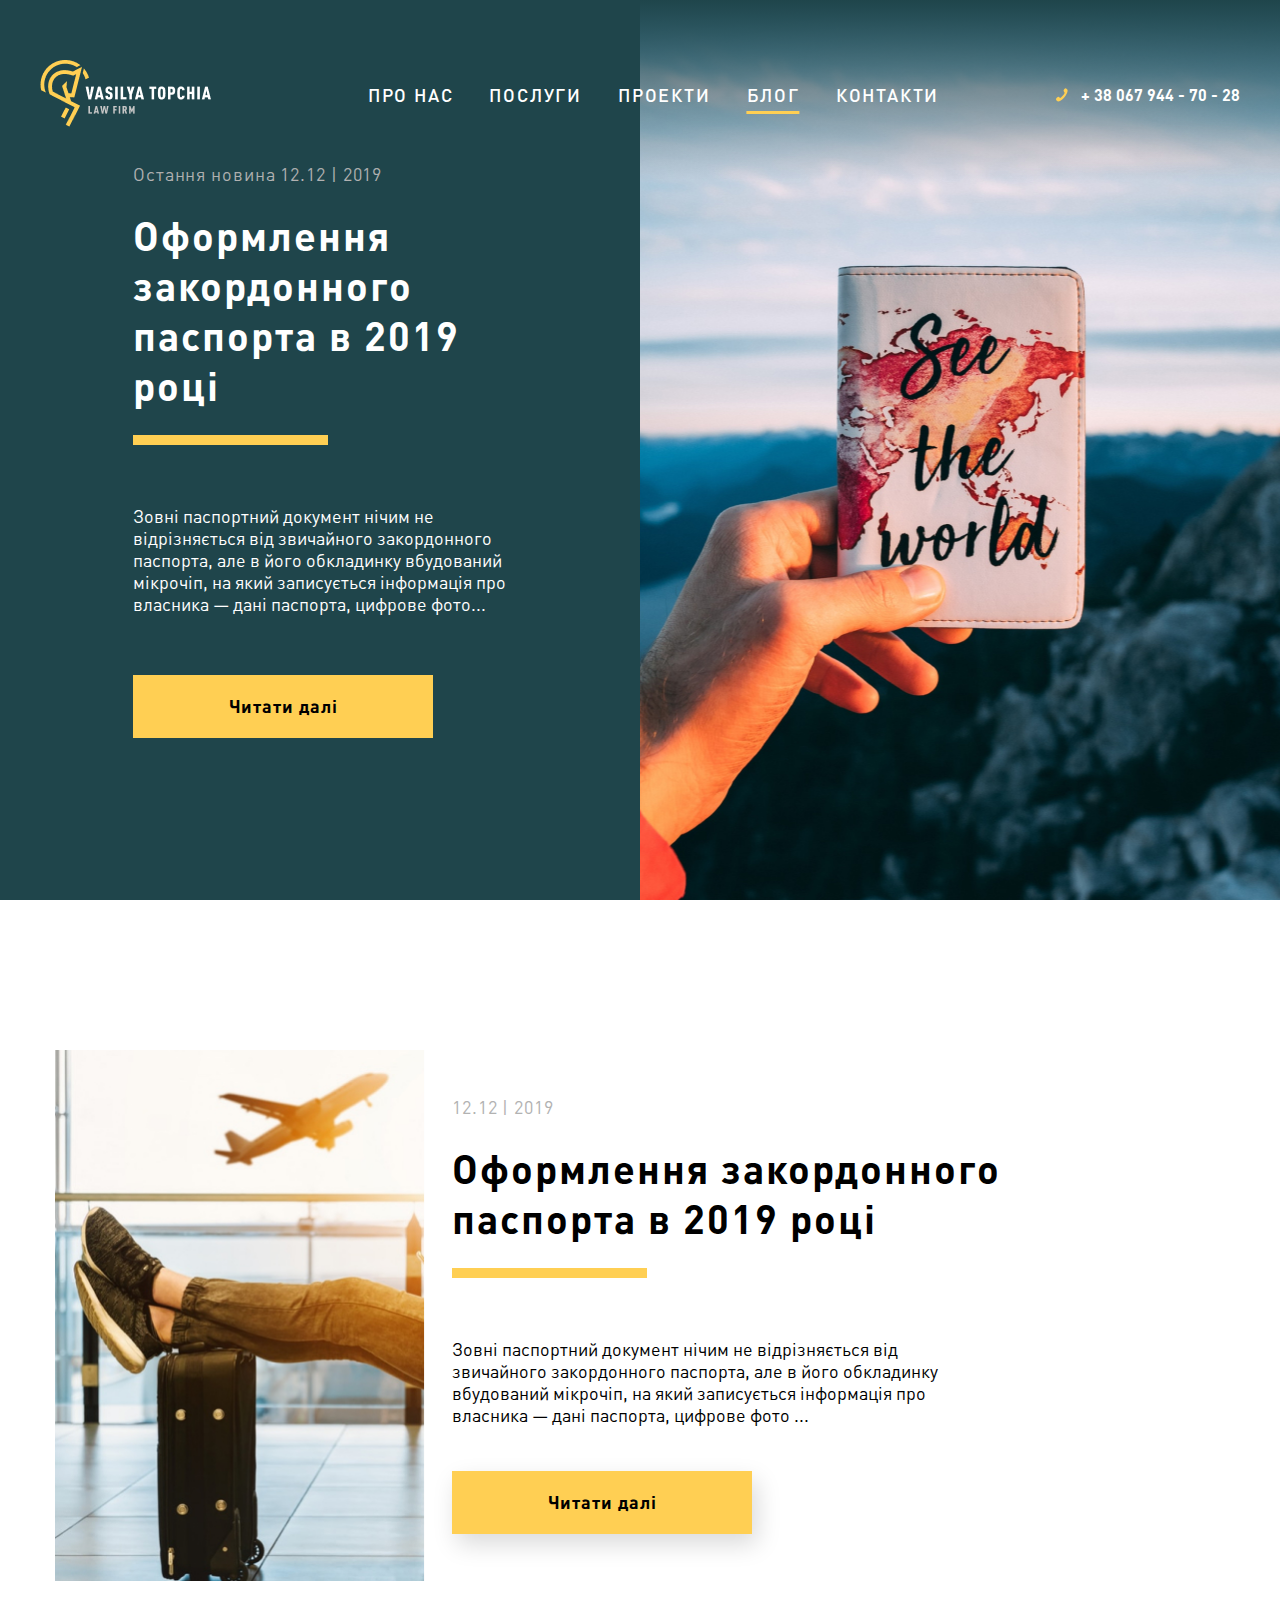
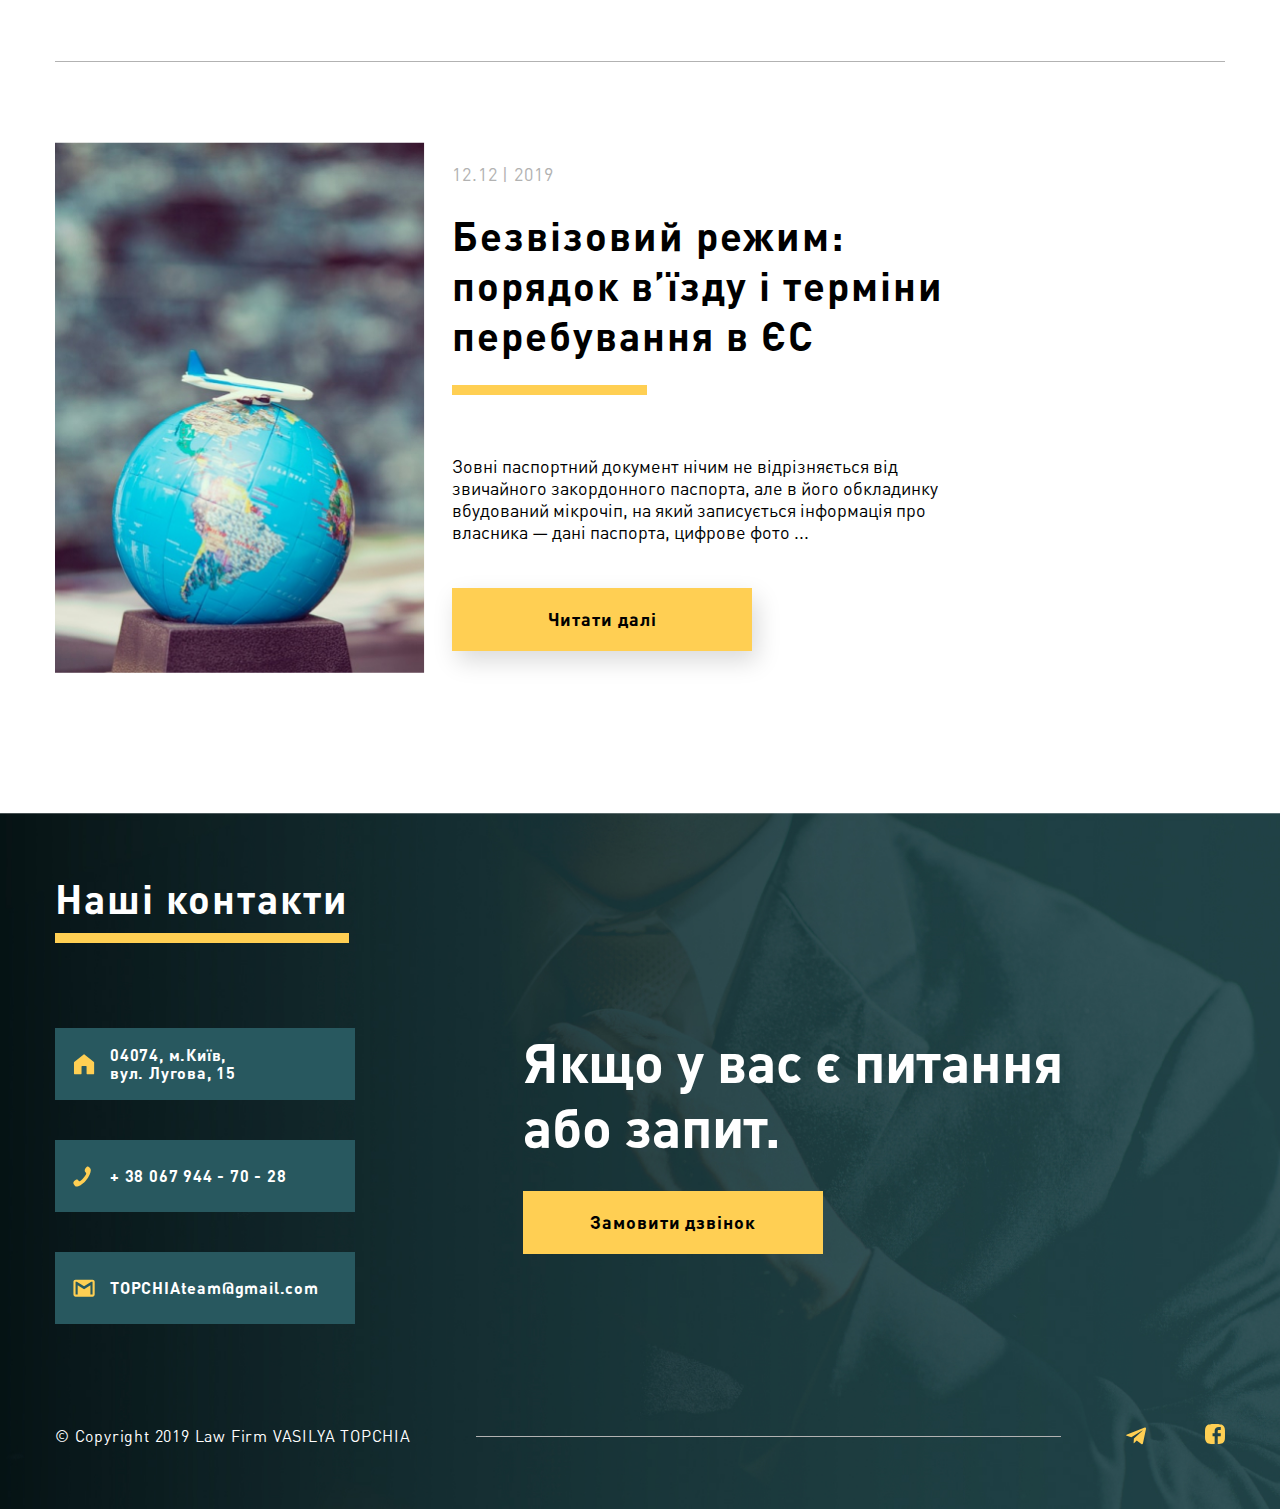
==== commit d5e07387: "add modal and other" ====
--- a/blog.html
+++ b/blog.html
@@ -125,7 +125,7 @@
 		</div>
 		<div class="footer__text">
 			<div class="footer__title">Якщо у вас є питання або запит.</div>
-			<div class="default-button">Зв'язатися з нами</div>
+			<div class="default-button www">Замовити дзвінок</div>
 		</div>
 		
 
@@ -135,19 +135,34 @@
 			<div class="footer__line"></div>
 			<div class="footer__soc">
 				<a href="#"><i>
-
+<svg width="21" height="18" viewBox="0 0 21 18" fill="none" xmlns="http://www.w3.org/2000/svg">
+<path d="M18.7199 0.576414L1.0037 7.4081C-0.205355 7.89372 -0.198361 8.5682 0.781877 8.86897L5.33034 10.2879L15.8542 3.64803C16.3518 3.34526 16.8064 3.50813 16.4327 3.83988L7.90634 11.5349H7.90434L7.90634 11.5359L7.59258 16.2242C8.05222 16.2242 8.25506 16.0134 8.51286 15.7646L10.7221 13.6163L15.3176 17.0106C16.1649 17.4773 16.7734 17.2375 16.9843 16.2262L20.0009 2.0093C20.3097 0.771263 19.5283 0.210699 18.7199 0.576414Z" fill="#FFFFFF"></path>
+</svg>
 				</i></a>
 				<a href="#"><i>
-
-				</i></a>
-				<a href="#"><i>
-
+<svg width="20" height="21" viewBox="0 0 20 21" fill="none" xmlns="http://www.w3.org/2000/svg">
+<path fill-rule="evenodd" clip-rule="evenodd" d="M19.9355 5.99336C19.9243 5.1536 19.7669 4.32219 19.4702 3.53631C19.2129 2.87343 18.82 2.27142 18.3164 1.76874C17.8129 1.26606 17.2099 0.873757 16.5459 0.616909C15.7689 0.325697 14.9479 0.168233 14.1181 0.151223C13.0497 0.103546 12.711 0.0902405 9.99884 0.0902405C7.28671 0.0902405 6.93908 0.0902405 5.87844 0.151223C5.04899 0.168358 4.22845 0.32582 3.45174 0.616909C2.78766 0.873578 2.18455 1.26581 1.68101 1.76852C1.17747 2.27122 0.784579 2.87333 0.527483 3.53631C0.235202 4.31149 0.077819 5.13085 0.0621336 5.95899C0.014377 7.02674 -6.10352e-05 7.36491 -6.10352e-05 10.0725C-6.10352e-05 12.7802 -6.10352e-05 13.1261 0.0621336 14.1861C0.0787929 15.0155 0.23539 15.8337 0.527483 16.611C0.78501 17.2738 1.17819 17.8756 1.6819 18.3781C2.18561 18.8806 2.78877 19.2727 3.45285 19.5293C4.22743 19.8322 5.04811 20.0009 5.87955 20.0282C6.90347 20.0739 7.2576 20.089 9.66571 20.0902V12.1706H7.55164V9.28008H9.66571V6.81116C9.66571 4.87106 10.9145 3.08942 13.792 3.08942C14.957 3.08942 15.8185 3.20157 15.8185 3.20157L15.7506 5.90087C15.7506 5.90087 14.8721 5.89228 13.9133 5.89228C12.8756 5.89228 12.7094 6.37246 12.7094 7.16944V9.28008H15.8331L15.6972 12.1706H12.7094V20.0821C13.2507 20.0742 13.5996 20.0587 14.1203 20.0282C14.9501 20.0119 15.7711 19.8548 16.5482 19.5637C17.212 19.3065 17.8148 18.9141 18.3183 18.4115C18.8218 17.9088 19.2148 17.307 19.4724 16.6443C19.7645 15.8681 19.9211 15.0498 19.9378 14.2194C19.9855 13.1527 20 12.8145 20 10.1058L19.9999 10.0685V10.0684C19.9977 7.39498 19.9974 7.04954 19.9355 5.99336Z" fill="white"></path>
+</svg>
 				</i></a>
 			</div>
 		</div>
 </footer>
 
-
+<div class="modal-wrap">
+	<div class="modal">
+		<form>
+			<div class="close"><svg width="15" height="15" viewBox="0 0 15 15" fill="none" xmlns="http://www.w3.org/2000/svg">
+<path fill-rule="evenodd" clip-rule="evenodd" d="M5.69414 7.5L0 13.2375L1.753 15L7.5 9.22185L13.247 15L15 13.2375L9.30586 7.5L15 1.7625L13.247 0L7.5 5.77815L1.753 0L0 1.7625L5.69414 7.5Z" fill="#706F6F"/>
+</svg>
+</div>
+			<div class="modal__title">Заповніть форму </div>
+			<div class="modal__sub">Якщо у Вас є термінове питання, залиште свій номер телефону і ми зателефонуємо найближчим часом.</div>
+			<input class="modal__input" name="name" required="required" placeholder="Ім’я" type="text">
+			<input class="modal__input"  name="phone" required="required" placeholder="Телефон" type="text">
+			<button class="default-button form-button">ЗАМОВИТИ ДЗВІНОК</button>
+		</form>
+	</div>
+</div>
 
 
 
--- a/css/main.css
+++ b/css/main.css
@@ -67,6 +67,7 @@
 	left: 0;
 	padding: 0;
 	top: 50%;
+	z-index: 100;
 }
 .left-sidebar li a i svg path{
 	fill: #ffffff;
@@ -192,7 +193,7 @@
 	background-image: url(../img/contact__bg.jpg);
 }
 .top-block-content{
-	margin-top: 115px;
+	margin-top: 65px;
 	position: relative;
 }
 
@@ -262,6 +263,25 @@
     width: 64%;
     margin-left: auto;
     position: relative;
+}
+.services__item:hover:before{
+	opacity: 1;
+}
+.services__item{
+	position: relative;
+}
+.services__item:before{
+	content: '';
+    position: absolute;
+    width: 100%;
+    height: 100%;
+    left: 0;
+    right: 0;
+    bottom: 0;
+    top: 0;
+    background: rgba(0, 0, 0, 0.3);
+    backdrop-filter: blur(2px);
+    opacity: 0;
 }
 .services__item:nth-of-type(1){
 	background-image: url(../img/us-1-1.jpg);
@@ -503,6 +523,25 @@
 	position: relative;
 }
 
+.services-block__item{
+	position: relative;
+}
+.services-block__item:hover:before{
+	opacity: 1;
+}
+.services-block__item:before{
+	content: '';
+	position: absolute;
+	width: 100%;
+	height: 100%;
+	left: 0;
+	right: 0;
+	bottom: 0;
+	top: 0;
+	background: rgba(0, 0, 0, 0.3);
+backdrop-filter: blur(4px);
+opacity: 0;
+}
 .services-block__item:nth-of-type(1){
 	background: url(../img/us-1.jpg);
 }
@@ -534,7 +573,6 @@
 	-o-transform: scale(1.1);
 	transform: scale(1.1);
 	/*background: rgba(0, 0, 0, 0.3);*/
-backdrop-filter: blur(8px);
 }
 .services-block__item{
 	min-height: 380px;
@@ -700,6 +738,25 @@
 	box-shadow: 0px 0px 10px rgba(0, 0, 0, 0.3);
 
 }
+.tabs__caption li{
+	position: relative;
+}
+.tabs__caption li:hover:before{
+	opacity: 1;
+}
+.tabs__caption li:before{
+	content: '';
+    position: absolute;
+    width: 100%;
+    height: 100%;
+    left: 0;
+    right: 0;
+    bottom: 0;
+    top: 0;
+    background: rgba(0, 0, 0, 0.3);
+    backdrop-filter: blur(2px);
+    opacity: 0;
+}
 .tabs__caption li.active span:before, .tabs__caption li.active span:after{
 	opacity: 1;
 }
@@ -878,6 +935,82 @@
 .reviews .title{
 	margin-bottom: 105px;
 }
+.mini-slider__item img{
+	width: 120px;
+	height: 120px;
+	cursor: pointer;
+}
+.big__date{
+	font-size: 18px;
+	position: absolute;
+	right: 0;
+	top: 10px;
+line-height: 22px;
+letter-spacing: 0.1em;
+
+color: #706F6F;
+}
+.big__citata{
+	font-size: 18px;
+line-height: 22px;
+letter-spacing: 0.05em;
+font-style: italic;
+color: #000000;
+margin-bottom: 90px;
+
+
+color: #000000;
+
+}
+.big__sub{
+	font-size: 18px;
+line-height: 22px;
+color: #706F6F;
+font-family: DINR;
+margin-bottom: 100px;
+}
+.big__name{
+	font-size: 25px;
+	position: relative;
+line-height: 31px;
+letter-spacing: 0.05em;
+color: #000000;
+font-family: DINB;
+margin-bottom: 8px;
+}
+.big-slider__item img{
+	width: 285px;
+	height: 396px;
+	min-width: 285px;
+}
+.big-slider__item > div{
+	padding-left: 30px;
+}
+.big-slider__item{
+	display: -webkit-flex;
+	display: -moz-flex;
+	display: -ms-flex;
+	display: -o-flex;
+	display: flex !important;
+}
+.reviews__text{
+	margin-bottom: 70px;
+	font-size: 18px;
+line-height: 22px;
+color: #000000;
+}
+.num span:not(.current){
+font-size: 20px;
+    color: #706f6f;
+}
+.num{
+	font-family: DINB;
+    font-size: 25px;
+    line-height: 31px;
+    letter-spacing: 0.05em;
+    color: #000000;
+    margin-bottom: 30px;
+}
 .reviews__title{
 	font-size: 55px;
     line-height: 65px;
@@ -885,7 +1018,7 @@
     letter-spacing: 0.05em;
     color: #000000;
     max-width: 580px;
-    margin-bottom: 20px;
+    margin-bottom:51px;
 }
 .reviews__wrapper{
 	display: -webkit-flex;
@@ -994,8 +1127,101 @@
 	display: inline-block;
 	width: 50%;
 }
-
-.footer__soc a:nth-child(1) i {
+.modal-wrap.active{
+	opacity: 1;
+	visibility: visible;
+}
+.modal-wrap{
+	opacity: 0;
+	-webkit-transition: all .3s linear;
+	-o-transition: all .3s linear;
+	transition: all .3s linear;
+	visibility: hidden;
+}
+.modal form{
+	display: block;
+	position: relative;
+}
+.close:hover{
+	opacity: .7;
+	cursor: pointer;
+}
+.close{
+	position: absolute;
+    right: -18px;
+    top: -15px;
+}
+.modal__title{
+	font-size: 55px;
+line-height: 69px;
+color: #000000;
+font-family: DINB;
+margin-bottom: 15px;
+}
+.modal .default-button:hover{
+	background: #706F6F;
+
+box-shadow: 5px 10px 25px rgba(0, 0, 0, 0.15);
+}
+.modal .default-button{
+	margin-top: 65px;
+	outline: none;
+	border: 0;
+	box-shadow: 5px 10px 25px rgba(0, 0, 0, 0.15);
+}
+.modal__input{
+	width: 100%;
+	    background: transparent;
+    outline: none;
+    border: 0;
+    border-bottom: 1px solid #B2B2B2;
+    font-size: 18px;
+    line-height: 30px;
+    color: #ffffff;
+    width: 100%;
+    padding-bottom: 15px;
+    padding-left: 10px;
+    padding-top: 13px;
+    color: #000000;
+}
+.modal__sub{
+	font-size: 18px;
+line-height: 22px;
+letter-spacing: 0.05em;
+margin-bottom: 25px;
+color: #706F6F;
+}
+.modal{
+	max-width: 616px;
+	width: 100%;
+	background: #ffffff;
+	min-height: 500px;
+	display: block;
+	padding: 57px;
+}
+.modal-wrap{
+	position: fixed;
+	display: -webkit-flex;
+	display: -moz-flex;
+	display: -ms-flex;
+	display: -o-flex;
+	display: flex;
+	-ms-align-items: center;
+	align-items: center;
+	justify-content: center;
+	width: 100%;
+	height: 100%;
+	left: 0;
+	top: 0;
+	right: 0;
+	bottom: 0;
+	background: rgba(31, 69, 75, .4);
+	backdrop-filter: blur(10px);
+}
+.footer__soc a svg path{
+	fill: #FFCF53;
+}
+/*.footer__soc a:nth-child(1) i {
 	background: url(../img/icons/linkedin.svg) no-repeat center;
 	background-size: contain;
 }
@@ -1006,7 +1232,7 @@
 .footer__soc a:nth-child(3) i {
 	background: url(../img/icons/facebook.svg) no-repeat center;
 	background-size: contain;
-}
+}*/
 .footer__soc a:not(:last-child){
 	margin-right: 55px;
 }
@@ -1639,6 +1865,15 @@
 	max-width: 499px;
 	margin-bottom: 35px;
 }
+.arrows{
+	position: relative;
+	display: -webkit-flex;
+	display: -moz-flex;
+	display: -ms-flex;
+	display: -o-flex;
+	display: flex;
+	justify-content: flex-end;
+}
 .case__slider .slick-prev, .case__slider .slick-next{
 	position: absolute;
 	border: 0;
@@ -1651,6 +1886,33 @@
 	border-radius: 100%;
 	z-index: 10;
 }
+.arrow-next{
+	background-image: url(../img/icons/left-arrow-slider.svg);
+	background-repeat: no-repeat;
+	background-position: center;
+	background-color: #FFCF53;
+}
+.arrow-prev{
+	background-image: url(../img/icons/right-arrow-slider.svg);
+	background-repeat: no-repeat;
+	background-position: center;
+	margin-right: 25px;
+}
+.arrow-prev:hover{
+	background-color: #FFCF53;
+}
+.arrow-next, .arrow-prev{
+    border: 0;
+    outline: none;
+    cursor: pointer;
+    right: 0;
+    width: 70px;
+    height: 70px;
+    font-size: 0;
+    bottom: -105px;
+    border-radius: 100%;
+    z-index: 10;
+}
 .case__slider .slick-prev{
 	right:35px;
 	background: url(../img/icons/right-arrow-slider.svg) no-repeat center;
@@ -1659,6 +1921,7 @@
 .case__slider .slick-next{
 	right:35px;
 	background: url(../img/icons/left-arrow-slider.svg) no-repeat center;
+	background-color: #FFCF53;
 }
 .case__slider .slick-arrow:hover{
 	background-color: #FFCF53;
